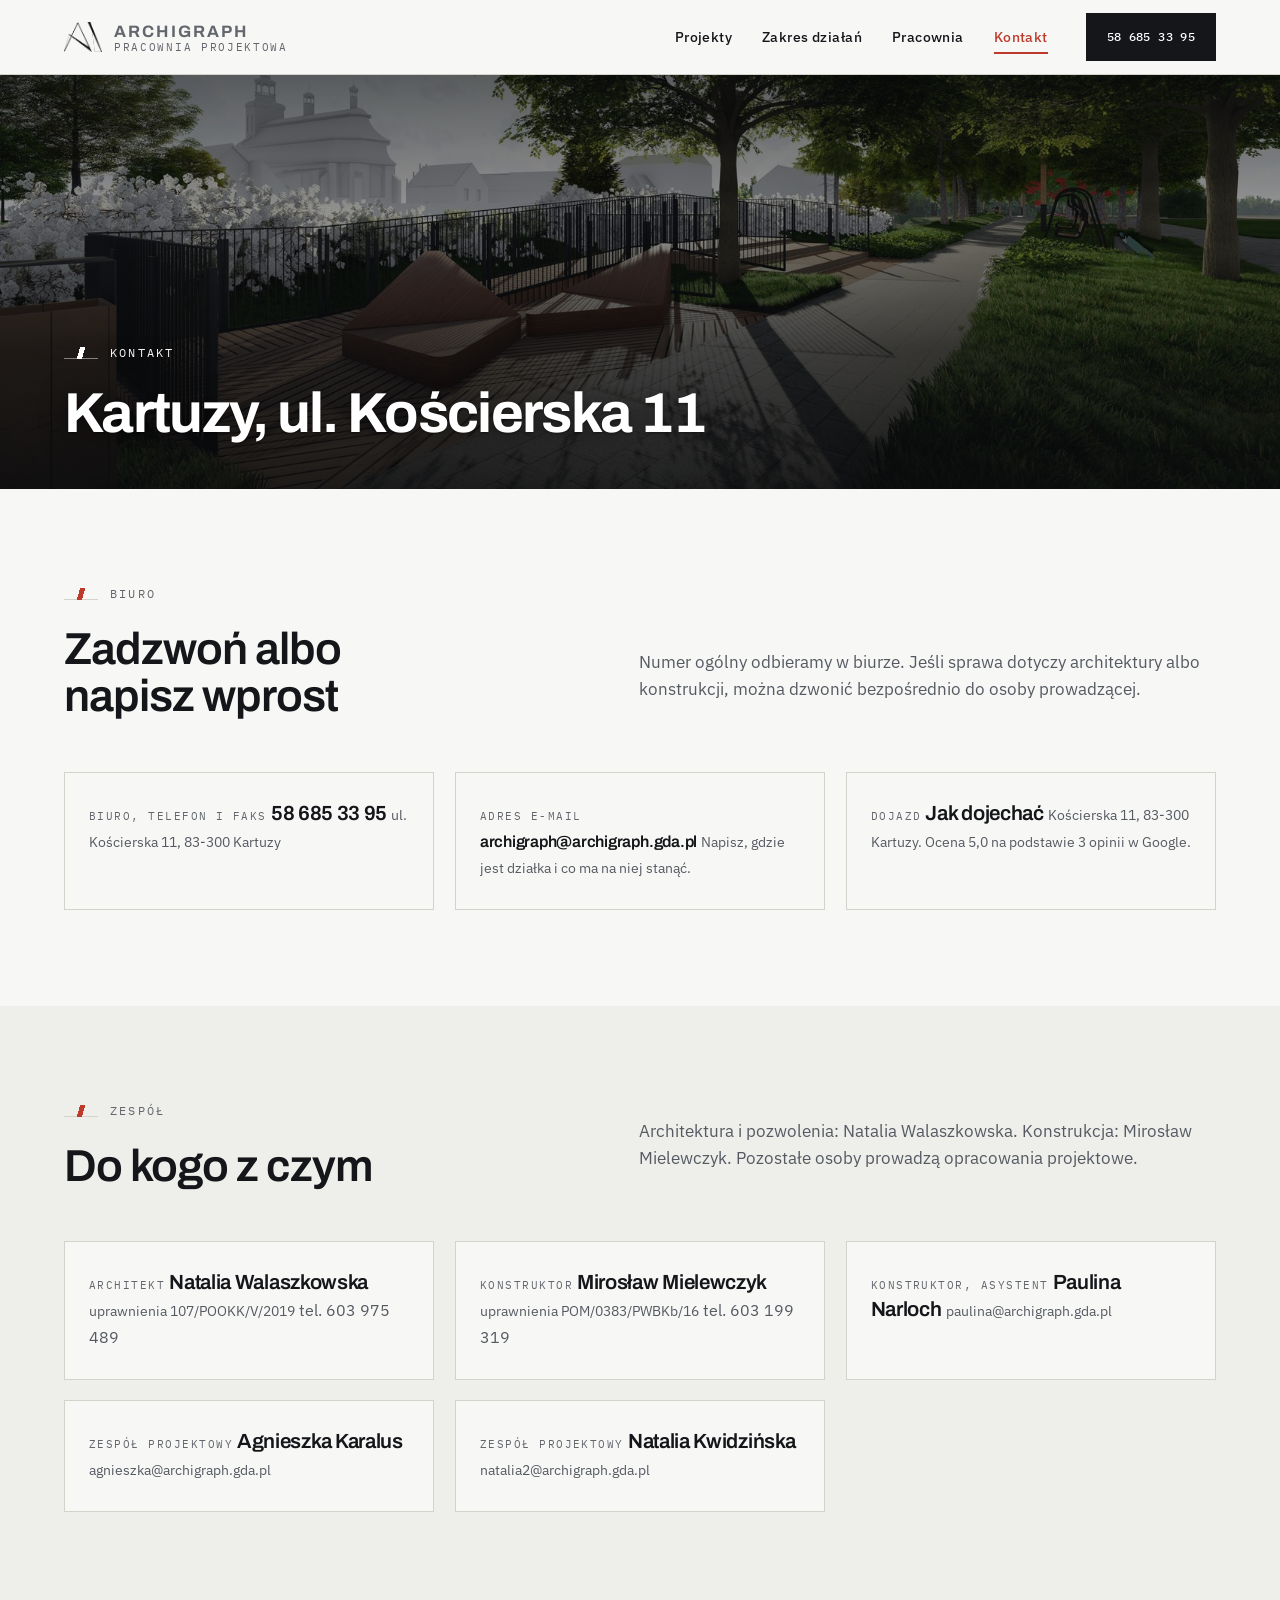
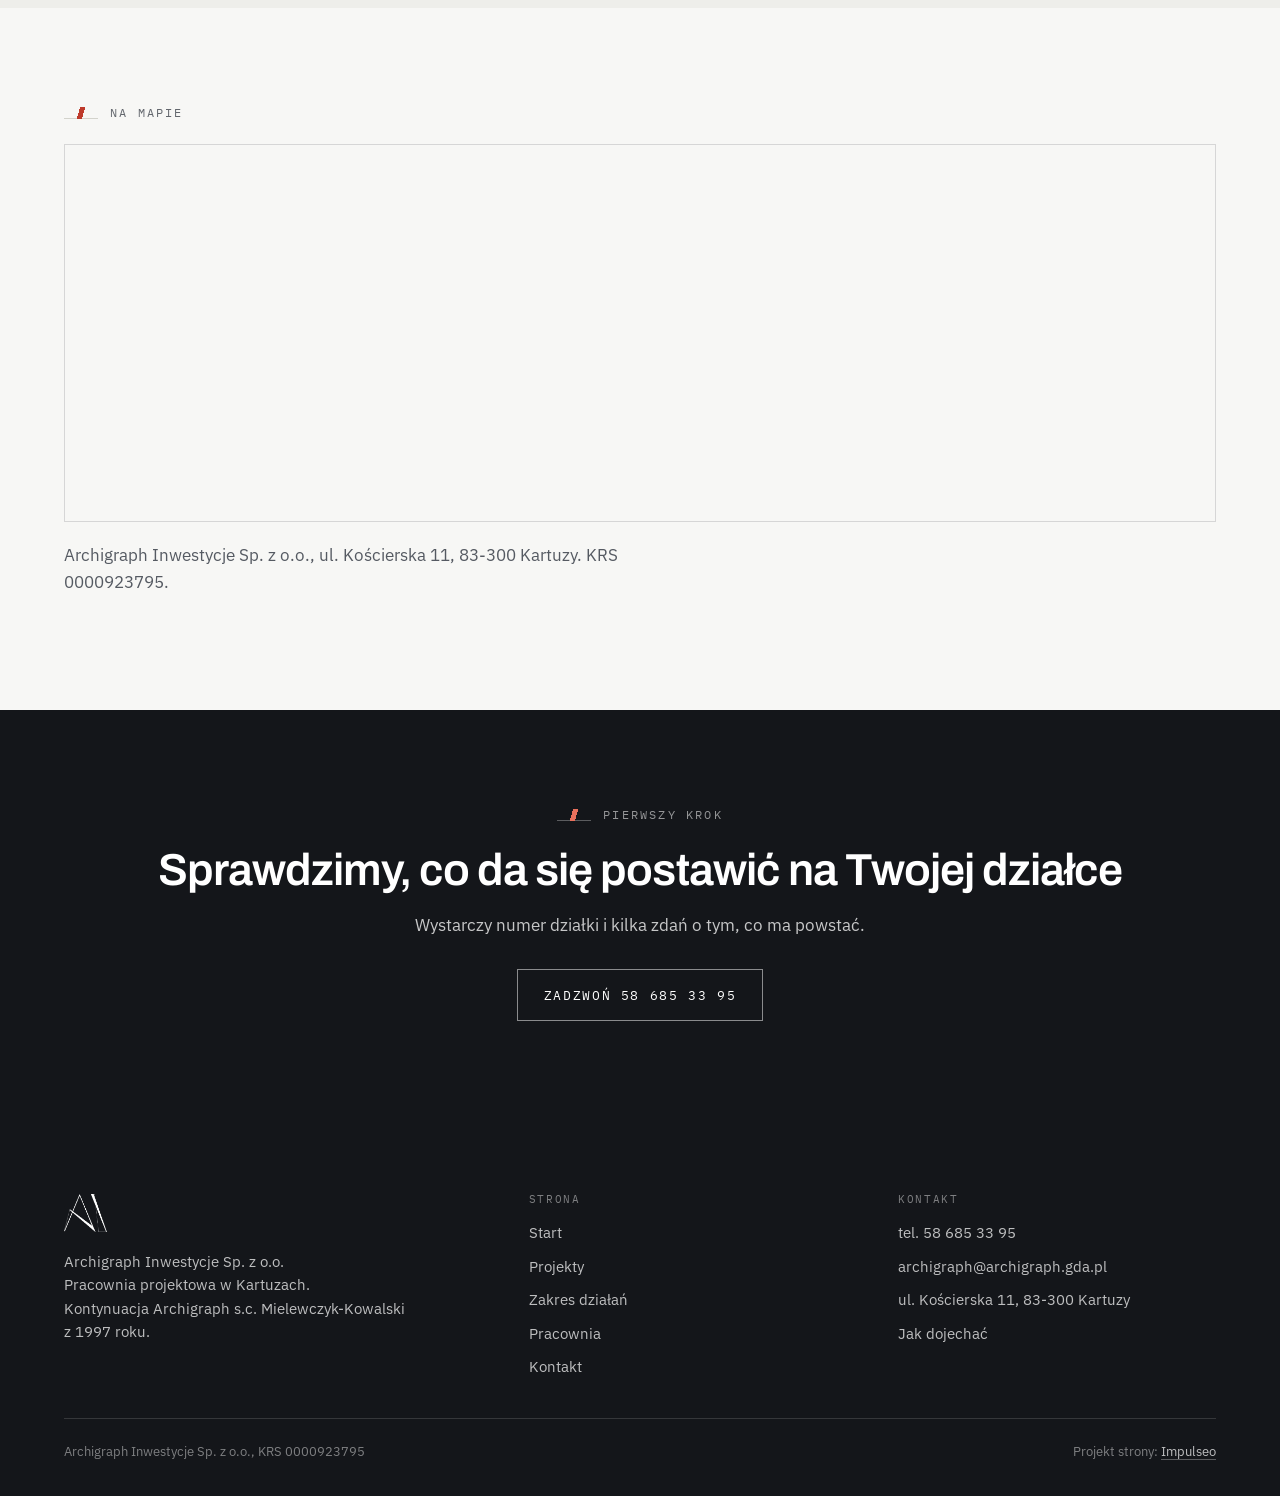
==== kontakt.html @ 8de696e4 "Strona demo: archigraph-pracownia-projektowa" ====
<!DOCTYPE html>
<html lang="pl">
<head>
<meta charset="utf-8">
<meta name="viewport" content="width=device-width,initial-scale=1">
<title>Kontakt | Archigraph Kartuzy</title>
<meta name="description" content="Archigraph Inwestycje, ul. Kościerska 11, 83-300 Kartuzy. Telefon 58 685 33 95. Kontakt do architekta i konstruktora.">
<link rel="icon" href="img/logo.png">
<link rel="preconnect" href="https://fonts.googleapis.com"><link rel="preconnect" href="https://fonts.gstatic.com" crossorigin><link href="https://fonts.googleapis.com/css2?family=Archivo:wght@400;500;600;700&family=IBM+Plex+Mono:wght@400;500&family=IBM+Plex+Sans:wght@400;500;600&display=swap" rel="stylesheet">
<link rel="stylesheet" href="styles.css?v=6">
<meta property="og:type" content="website">
<meta property="og:site_name" content="Archigraph">
<meta property="og:locale" content="pl_PL">
<meta property="og:title" content="Kontakt | Archigraph Kartuzy">
<meta property="og:description" content="Archigraph Inwestycje, ul. Kościerska 11, 83-300 Kartuzy. Telefon 58 685 33 95. Kontakt do architekta i konstruktora.">
<meta property="og:image" content="https://impulseo-pl.github.io/archigraph-pracownia-projektowa/img/hero.jpg">
<meta property="og:url" content="https://impulseo-pl.github.io/archigraph-pracownia-projektowa/kontakt.html">
<meta name="twitter:card" content="summary_large_image">
<meta name="twitter:image" content="https://impulseo-pl.github.io/archigraph-pracownia-projektowa/img/hero.jpg">
<script type="application/ld+json">{
 "@context":"https://schema.org",
 "@type":"ProfessionalService",
 "name":"Archigraph Inwestycje Sp. z o.o.",
 "alternateName":"Archigraph - pracownia projektowa",
 "description":"Pracownia projektowa w Kartuzach. Architektura, konstrukcja, instalacje, urbanistyka, wnetrza, audyty energetyczne, uzgodnienia i nadzor autorski.",
 "url":"https://impulseo-pl.github.io/archigraph-pracownia-projektowa",
 "telephone":"+48586853395",
 "email":"archigraph@archigraph.gda.pl",
 "foundingDate":"1997",
 "image":"https://impulseo-pl.github.io/archigraph-pracownia-projektowa/img/hero.jpg",
 "logo":"https://impulseo-pl.github.io/archigraph-pracownia-projektowa/img/logo.png",
 "address":{"@type":"PostalAddress","streetAddress":"ul. Koscierska 11","postalCode":"83-300","addressLocality":"Kartuzy","addressRegion":"pomorskie","addressCountry":"PL"},
 "geo":{"@type":"GeoCoordinates","latitude":54.3254362,"longitude":18.2048594},
 "areaServed":["Kartuzy","Gdansk","Gdynia","Bytow","Zukowo","Kwidzyn","wojewodztwo pomorskie"],
 "aggregateRating":{"@type":"AggregateRating","ratingValue":"5","reviewCount":"3"},
 "award":"I nagroda w konkursie SARP nr 950 na koncepcje zabudowy kwartalu przyrynkowego Starego Miasta w Kwidzynie (2012)"
}</script>

</head>
<body>
<header class="nav">
 <div class="wrap nav-in">
  <a class="brand" href="index.html">
   <img class="nav-logo" src="img/logo.png" alt="Archigraph" width="34" height="30">
   <span style="display:block"><b>Archigraph</b><span>Pracownia projektowa</span></span>
  </a>
  <button class="burger" aria-label="Menu"><i></i><i></i><i></i></button>
  <nav class="nav-links">
   <a href="projekty.html">Projekty</a><a href="zakres.html">Zakres działań</a><a href="pracownia.html">Pracownia</a><a href="kontakt.html" aria-current="page">Kontakt</a>
   <a class="btn btn-solid klocek nav-cta" href="tel:+48586853395">58 685 33 95</a>
  </nav>
 </div>
</header>
<main>

<section class="pagehead" style="padding:0">
 <div class="hero-img"><img src="img/p-park-kartuzy.jpg" alt="Zagospodarowanie parku w Kartuzach - wizualizacja" width="1700" height="956"></div>
 <div class="wrap hero-in">
  <p class="eyebrow hero-eyebrow">Kontakt</p>
  <h1>Kartuzy, ul. Kościerska 11</h1>
 </div>
</section>

<section>
 <div class="wrap">
  <div class="sec-head">
   <div><p class="eyebrow">Biuro</p><h2>Zadzwoń albo napisz wprost</h2></div>
   <p class="lead">Numer ogólny odbieramy w biurze. Jeśli sprawa dotyczy architektury albo konstrukcji, można dzwonić bezpośrednio do osoby prowadzącej.</p>
  </div>
  <div class="kart">
   <a class="klocek rise" href="tel:+48586853395">
    <span class="rola">Biuro, telefon i faks</span>
    <span class="duze">58 685 33 95</span>
    <span class="k-sub">ul. Kościerska 11, 83-300 Kartuzy</span>
   </a>
   <a class="klocek rise d1" href="mailto:archigraph@archigraph.gda.pl">
    <span class="rola">Adres e-mail</span>
    <span class="duze" style="font-size:clamp(15px,1.25vw,19px)">archigraph@archigraph.gda.pl</span>
    <span class="k-sub">Napisz, gdzie jest działka i co ma na niej stanąć.</span>
   </a>
   <a class="klocek rise d2" href="https://maps.google.com/?cid=8035765738652152751" target="_blank" rel="noopener">
    <span class="rola">Dojazd</span>
    <span class="duze">Jak dojechać</span>
    <span class="k-sub">Kościerska 11, 83-300 Kartuzy. Ocena 5,0 na podstawie 3 opinii w Google.</span>
   </a>
  </div>
 </div>
</section>

<section class="sec-2">
 <div class="wrap">
  <div class="sec-head">
   <div><p class="eyebrow">Zespół</p><h2>Do kogo z czym</h2></div>
   <p class="lead">Architektura i pozwolenia: Natalia Walaszkowska. Konstrukcja: Mirosław Mielewczyk. Pozostałe osoby prowadzą opracowania projektowe.</p>
  </div>
  <div class="kart"><a class="klocek rise d0" href="tel:+48603975489">
 <span class="rola">Architekt</span>
 <span class="duze">Natalia Walaszkowska</span>
 <span class="k-sub">uprawnienia 107/POOKK/V/2019</span>
 <span class="k-sub" style="margin-top:12px;font-size:16px">tel. 603 975 489</span>
</a><a class="klocek rise d1" href="tel:+48603199319">
 <span class="rola">Konstruktor</span>
 <span class="duze">Mirosław Mielewczyk</span>
 <span class="k-sub">uprawnienia POM/0383/PWBKb/16</span>
 <span class="k-sub" style="margin-top:12px;font-size:16px">tel. 603 199 319</span>
</a><a class="klocek rise d2" href="mailto:paulina@archigraph.gda.pl">
 <span class="rola">Konstruktor, asystent</span>
 <span class="duze">Paulina Narloch</span>
 <span class="k-sub" style="margin-top:12px">paulina@archigraph.gda.pl</span>
</a><a class="klocek rise d3" href="mailto:agnieszka@archigraph.gda.pl">
 <span class="rola">Zespół projektowy</span>
 <span class="duze">Agnieszka Karalus</span>
 <span class="k-sub" style="margin-top:12px">agnieszka@archigraph.gda.pl</span>
</a><a class="klocek rise d4" href="mailto:natalia2@archigraph.gda.pl">
 <span class="rola">Zespół projektowy</span>
 <span class="duze">Natalia Kwidzińska</span>
 <span class="k-sub" style="margin-top:12px">natalia2@archigraph.gda.pl</span>
</a></div>
 </div>
</section>

<section>
 <div class="wrap">
  <p class="eyebrow">Na mapie</p>
  <iframe class="mapa" src="https://maps.google.com/maps?q=54.3254362,18.2048594&z=16&output=embed" title="Archigraph, Kościerska 11, Kartuzy" loading="lazy" referrerpolicy="no-referrer-when-downgrade"></iframe>
  <p class="lead" style="margin-top:20px">Archigraph Inwestycje Sp. z o.o., ul. Kościerska 11, 83-300 Kartuzy. KRS 0000923795.</p>
 </div>
</section>

<section class="sec-dark">
 <div class="wrap" style="text-align:center">
  <p class="eyebrow" style="justify-content:center">Pierwszy krok</p>
  <h2 style="margin-bottom:18px">Sprawdzimy, co da się postawić na Twojej działce</h2>
  <p class="lead" style="margin:0 auto 30px">Wystarczy numer działki i kilka zdań o tym, co ma powstać.</p>
  <a class="btn btn-on-dark klocek" href="tel:+48586853395">Zadzwoń 58 685 33 95</a>
 </div>
</section>

</main>
<div class="sticky-call">
 <a href="tel:+48586853395"><span>Zadzwoń</span><b>58 685 33 95</b></a>
 <a href="mailto:archigraph@archigraph.gda.pl" class="sc-2">E-mail</a>
</div>
<footer class="foot">
 <div class="wrap">
  <div class="foot-grid">
   <div class="foot-brand">
    <img src="img/logo-white.png" alt="Archigraph" width="43" height="38">
    <p style="max-width:38ch;margin:0">Archigraph Inwestycje Sp. z o.o.<br>Pracownia projektowa w Kartuzach.<br>Kontynuacja Archigraph s.c. Mielewczyk-Kowalski z 1997 roku.</p>
   </div>
   <div>
    <h4>Strona</h4>
    <ul><li><a href="index.html">Start</a></li><li><a href="projekty.html">Projekty</a></li><li><a href="zakres.html">Zakres działań</a></li><li><a href="pracownia.html">Pracownia</a></li><li><a href="kontakt.html">Kontakt</a></li></ul>
   </div>
   <div>
    <h4>Kontakt</h4>
    <ul>
     <li><a href="tel:+48586853395">tel. 58 685 33 95</a></li>
     <li><a href="mailto:archigraph@archigraph.gda.pl">archigraph@archigraph.gda.pl</a></li>
     <li>ul. Kościerska 11, 83-300 Kartuzy</li>
     <li><a href="https://maps.google.com/?cid=8035765738652152751" target="_blank" rel="noopener">Jak dojechać</a></li>
    </ul>
   </div>
  </div>
  <div class="foot-bot">
   <span>Archigraph Inwestycje Sp. z o.o., KRS 0000923795</span>
   <span>Projekt strony: <a class="foot-credit" href="https://impulseo.pl" target="_blank" rel="noopener">Impulseo</a></span>
  </div>
 </div>
</footer>
<script src="main.js"></script>
</body>
</html>
---- styles.css ----
/* Archigraph - pracownia projektowa. Demo Impulseo.
   Jezyk wizualny: papier + tusz, wlosowe linie, jeden gruby ukos z logo,
   czerwien kreslarska tylko jako adnotacja. Zdjecia sa jedynym kolorem. */

:root{
  --paper:#F7F7F5;
  --paper-2:#EEEEEA;
  --paper-3:#E4E4DE;
  --ink:#14161A;
  --ink-2:#555A62;
  --ink-3:#63676D;
  --line:#D3D3CC;
  --line-2:#BFBFB6;
  --accent:#BE3A2B;
  --accent-d:#14161A;
  --maxw:1440px;
  --pad:clamp(20px,5vw,72px);
  --img-dur:1.4s;
  --img-ease:cubic-bezier(.16,.84,.44,1);
  --img-zoom:1.05;
  --klocek-stoi:none;
}

*{box-sizing:border-box}
html{scroll-behavior:smooth;-webkit-text-size-adjust:100%}
body{
  margin:0;background:var(--paper);color:var(--ink);
  font-family:"IBM Plex Sans",-apple-system,BlinkMacSystemFont,"Segoe UI",sans-serif;
  font-size:16.5px;line-height:1.62;font-weight:400;
  -webkit-font-smoothing:antialiased;
}
img{max-width:100%;display:block}
a{color:inherit}

/* ── typografia ─────────────────────────────────────────────── */
h1,h2,h3,h4{text-wrap:balance;font-family:"Archivo",Helvetica,Arial,sans-serif;font-weight:600;margin:0;line-height:1.06;letter-spacing:-.022em}
h1{font-size:clamp(34px,5.4vw,74px);font-weight:700;letter-spacing:-.03em}
h2{font-size:clamp(26px,3.5vw,46px)}
h3{font-size:clamp(19px,1.7vw,25px);letter-spacing:-.012em}
p{margin:0 0 1.05em}
.lead{font-size:clamp(17px,1.35vw,20.5px);line-height:1.55;color:var(--ink-2);max-width:62ch}
.mono{font-family:"IBM Plex Mono",ui-monospace,monospace}

/* etykieta sekcji: cienka kreska + gruby ukos (znak z logo) */
.eyebrow{
  font-family:"IBM Plex Mono",monospace;font-size:11.5px;letter-spacing:.19em;
  text-transform:uppercase;color:var(--ink-3);display:flex;align-items:center;gap:12px;margin:0 0 22px
}
.eyebrow::before{
  content:"";width:34px;height:12px;flex:none;
  background:
    linear-gradient(105deg,transparent 0 43%,var(--accent) 43% 57%,transparent 57% 100%),
    linear-gradient(var(--line),var(--line)) left bottom/34px 1px no-repeat;
}

.wrap{width:min(100%,var(--maxw));margin-inline:auto;padding-inline:var(--pad)}
.rule{height:1px;background:var(--line);border:0;margin:0}

/* ── nawigacja ──────────────────────────────────────────────── */
.nav{position:sticky;top:0;z-index:60;background:rgba(247,247,245,.93);backdrop-filter:saturate(160%) blur(12px);border-bottom:1px solid var(--line)}
.nav-in{display:flex;align-items:center;gap:26px;height:74px}
.brand{display:flex;align-items:center;gap:12px;text-decoration:none;flex:none}
.brand img{height:30px;width:auto}
.brand b{font-family:"Archivo",sans-serif;font-weight:700;font-size:16.5px;letter-spacing:.13em;text-transform:uppercase}
.brand span{font-family:"IBM Plex Mono",monospace;font-size:10.5px;letter-spacing:.16em;text-transform:uppercase;color:var(--ink-3);display:block;margin-top:2px;line-height:1}
.nav-links{display:flex;gap:30px;margin-left:auto;align-items:center}
.nav-links a{
  position:relative;text-decoration:none;font-size:14px;letter-spacing:.03em;
  padding:6px 0;color:var(--ink);font-weight:500;
}
.nav-links a::after{
  content:"";position:absolute;left:0;right:0;bottom:0;height:2px;background:var(--accent);
  transform:scaleX(0);transform-origin:left;transition:transform .34s cubic-bezier(.16,.84,.44,1)
}
.nav-links a:hover::after,.nav-links a[aria-current="page"]::after{transform:scaleX(1)}
.nav-links a[aria-current="page"]{color:var(--accent)}
.nav-cta{margin-left:8px}
.nav-links a.btn{padding:13px 20px;font-size:12px}
.nav-links a.btn-solid{color:#fff;border-color:var(--ink)}
.nav-links a.btn::after{display:none}
@media (hover:hover){.nav-links a.btn-solid.klocek:hover{color:#fff;background:var(--accent);border-color:var(--accent)}}
.burger{display:none;margin-left:auto;background:none;border:1px solid var(--line);width:44px;height:38px;cursor:pointer;align-items:center;justify-content:center;gap:4px;flex-direction:column}
.burger i{display:block;width:18px;height:1.5px;background:var(--ink)}

/* ── klocek: JEDNA animacja dla wszystkich przyciskow i kart ── */
.klocek{
  position:relative;overflow:hidden;isolation:isolate;
  transition:background-color .72s cubic-bezier(.16,.84,.44,1),
             color .72s cubic-bezier(.16,.84,.44,1),
             border-color .72s cubic-bezier(.16,.84,.44,1),
             box-shadow .72s cubic-bezier(.16,.84,.44,1);
}
.klocek::after{
  content:"";position:absolute;inset:0;z-index:-1;pointer-events:none;
  background:linear-gradient(105deg,transparent 35%,rgba(255,255,255,.16) 50%,transparent 65%);
  transform:translateX(-115%);transition:transform .72s cubic-bezier(.16,.84,.44,1)
}
@media (hover:hover){
  .klocek:hover{background:var(--accent-d);color:#fff;border-color:var(--accent-d);box-shadow:inset 0 0 0 1px var(--accent-d);transform:var(--klocek-stoi)}
  .klocek:hover::after{transform:translateX(115%)}
  .klocek:hover .k-meta,.klocek:hover .k-sub{color:rgba(255,255,255,.7)}
  .klocek:hover .k-num{color:var(--accent)}
}

.btn{
  display:inline-flex;align-items:center;gap:10px;text-decoration:none;
  font-family:"IBM Plex Mono",monospace;font-size:12.5px;letter-spacing:.13em;text-transform:uppercase;
  padding:15px 26px;border:1px solid var(--ink);background:transparent;color:var(--ink);cursor:pointer
}
.btn-solid{background:var(--ink);color:#fff;border-color:var(--ink)}
.btn-solid.klocek:hover{background:var(--accent);border-color:var(--accent);box-shadow:inset 0 0 0 1px var(--accent)}
.btn-jasny{background:#fff;color:var(--ink);border-color:#fff}
.btn-jasny.klocek:hover{background:var(--accent);color:#fff;border-color:var(--accent);box-shadow:inset 0 0 0 1px var(--accent)}
.btn-on-dark{border-color:rgba(255,255,255,.5);color:#fff}
.btn-on-dark.klocek:hover{background:#fff;color:var(--ink);box-shadow:inset 0 0 0 1px #fff}

/* ── hero ───────────────────────────────────────────────────── */
.hero{position:relative;min-height:min(760px,88svh);display:flex;align-items:flex-end;overflow:hidden;background:var(--ink)}
.hero-img{position:absolute;inset:0}
.hero-img img{width:100%;height:100%;object-fit:cover;object-position:50% 62%}
.hero-img::after{content:"";position:absolute;inset:0;background:linear-gradient(180deg,rgba(10,11,13,.55) 0%,rgba(10,11,13,.14) 30%,rgba(10,11,13,.38) 58%,rgba(10,11,13,.86) 100%)}
.hero-in{position:relative;z-index:2;width:100%;padding-block:clamp(38px,7vh,86px);color:#fff}
.hero h1{color:#fff;max-width:16ch;text-shadow:0 2px 30px rgba(0,0,0,.5),0 1px 3px rgba(0,0,0,.4)}
.hero .lead{color:rgba(255,255,255,.93);text-shadow:0 1px 16px rgba(0,0,0,.65);margin-top:min(20px,2.4svh);max-width:54ch;font-size:clamp(15.5px,1.25vw,19px)}
.hero-eyebrow{color:rgba(255,255,255,.95);text-shadow:0 1px 12px rgba(0,0,0,.75),0 1px 3px rgba(0,0,0,.55)}
.hero-eyebrow::before{background:linear-gradient(105deg,transparent 0 43%,#fff 43% 57%,transparent 57% 100%),linear-gradient(rgba(255,255,255,.45),rgba(255,255,255,.45)) left bottom/34px 1px no-repeat}
.hero-cta{display:flex;flex-wrap:wrap;gap:12px;margin-top:min(28px,3.2svh)}
.hero-tag{text-shadow:0 1px 12px rgba(0,0,0,.75);
  position:absolute;right:var(--pad);bottom:clamp(38px,7vh,86px);z-index:2;text-align:right;
  font-family:"IBM Plex Mono",monospace;font-size:11px;letter-spacing:.14em;text-transform:uppercase;
  color:rgba(255,255,255,.66);line-height:1.7;max-width:44%
}
.hero-tag b{display:block;color:#fff;font-weight:500;letter-spacing:.1em}

/* ── pasek hasel ────────────────────────────────────────────── */
.pasek{width:min(96%,var(--maxw));margin:0 auto;border-bottom:1px solid var(--line)}
.pasek ul{display:grid;grid-template-columns:repeat(5,1fr);list-style:none;margin:0;padding:0}
.pasek li{padding:30px 18px;text-align:center;border-left:1px solid var(--line);display:flex;flex-direction:column;justify-content:center;gap:7px}
.pasek li:first-child{border-left:0}
.pasek li::before{content:"";width:2px;height:15px;background:var(--accent);margin:0 auto 3px}
.pasek .k{font-family:"Archivo",sans-serif;font-weight:600;font-size:clamp(15px,1.35vw,19px);letter-spacing:-.01em}
.pasek .v{font-family:"IBM Plex Mono",monospace;font-size:11px;letter-spacing:.1em;text-transform:uppercase;color:var(--ink-3)}

/* ── sekcje ─────────────────────────────────────────────────── */
section{padding-block:clamp(56px,7.5vw,110px)}
.sec-2{background:var(--paper-2)}
.sec-dark{background:var(--ink);color:#fff;--accent:#E8705C}
.sec-dark .eyebrow{color:rgba(255,255,255,.55)}
.sec-dark .eyebrow::before{background:linear-gradient(105deg,transparent 0 43%,var(--accent) 43% 57%,transparent 57% 100%),linear-gradient(rgba(255,255,255,.3),rgba(255,255,255,.3)) left bottom/34px 1px no-repeat}
.sec-dark .lead{color:rgba(255,255,255,.76)}
.sec-head{display:grid;grid-template-columns:minmax(0,1fr) minmax(0,1.1fr);gap:clamp(24px,4vw,70px);align-items:end;margin-bottom:clamp(30px,4vw,54px)}
.sec-head h2{max-width:14ch}

/* ── kafle projektow ────────────────────────────────────────── */
.grid{display:grid;gap:clamp(14px,1.6vw,22px);align-items:start}
.g-3{grid-template-columns:repeat(3,1fr)}
.g-2{grid-template-columns:repeat(2,1fr)}
.tile{position:relative;display:block;text-decoration:none;background:var(--paper-3);overflow:hidden}
.tile-img{overflow:hidden;aspect-ratio:4/3;background:var(--paper-3)}
.tile-img img{width:100%;height:100%;object-fit:cover;transition:transform var(--img-dur) var(--img-ease),filter var(--img-dur) var(--img-ease)}
.tile.wide{grid-column:span 2}
.tile.wide .tile-img{aspect-ratio:16/9}
.tile-txt{padding:18px 20px 22px;background:var(--paper);border-top:1px solid var(--line);display:flex;gap:16px;align-items:flex-start}
.k-num{font-family:"IBM Plex Mono",monospace;font-size:11.5px;color:var(--accent);letter-spacing:.06em;padding-top:3px;flex:none;transition:color .72s cubic-bezier(.16,.84,.44,1)}
.k-name{font-family:"Archivo",sans-serif;font-weight:600;font-size:clamp(15px,1.15vw,18px);line-height:1.24;letter-spacing:-.012em}
.k-meta{display:block;font-family:"IBM Plex Mono",monospace;font-size:10.5px;letter-spacing:.13em;text-transform:uppercase;color:var(--ink-3);margin-top:8px;transition:color .72s cubic-bezier(.16,.84,.44,1)}
@media (hover:hover){
  .tile:hover .tile-img img{transform:scale(var(--img-zoom));filter:brightness(1.05)}
}

/* ── lista zakresu ──────────────────────────────────────────── */
.zakres{display:grid;grid-template-columns:repeat(2,1fr);gap:0 clamp(28px,5vw,80px)}
.zakres div{display:flex;gap:18px;align-items:baseline;padding:17px 0;border-bottom:1px solid var(--line)}
.zakres .n{font-family:"IBM Plex Mono",monospace;font-size:11.5px;color:var(--accent);flex:none;width:24px}
.zakres .t{font-family:"Archivo",sans-serif;font-weight:500;font-size:clamp(16px,1.25vw,19.5px);letter-spacing:-.01em}
.sec-dark .zakres div{border-color:rgba(255,255,255,.16)}

/* ── proces ─────────────────────────────────────────────────── */
.kroki{display:grid;grid-template-columns:repeat(5,1fr);gap:clamp(12px,1.4vw,20px)}
.krok{padding:26px 22px 30px;border:1px solid var(--line);background:var(--paper)}
.krok .k-num{display:block;margin-bottom:14px;font-size:12.5px}
.krok h3{font-size:clamp(16px,1.2vw,19px);margin-bottom:9px}
.krok p{font-size:14.5px;color:var(--ink-2);margin:0;line-height:1.55}
@media (hover:hover){.krok.klocek:hover p{color:rgba(255,255,255,.72)}}

/* ── blok obraz + tekst ─────────────────────────────────────── */
.split{display:grid;grid-template-columns:1.05fr .95fr;gap:clamp(24px,4.5vw,74px);align-items:center}
.split.rev{direction:rtl}
.split.rev>*{direction:ltr}
.split-img{overflow:hidden;aspect-ratio:5/4}
.split-img img{width:100%;height:100%;object-fit:cover}

/* ── zespol ─────────────────────────────────────────────────── */
.osoby{display:grid;grid-template-columns:repeat(3,1fr);gap:clamp(14px,1.6vw,22px)}
.osoba{padding:26px 24px 28px;border:1px solid var(--line);background:var(--paper);display:flex;flex-direction:column;gap:8px}
.osoba .rola{font-family:"IBM Plex Mono",monospace;font-size:10.5px;letter-spacing:.14em;text-transform:uppercase;color:var(--accent)}
.osoba h3{font-size:clamp(17px,1.3vw,21px)}
.osoba .k-sub{font-size:13.5px;color:var(--ink-2);transition:color .72s cubic-bezier(.16,.84,.44,1)}
.osoba a{font-size:13.5px;text-decoration:none;border-bottom:1px solid var(--line-2);align-self:flex-start;padding-bottom:1px}

/* ── nagroda ────────────────────────────────────────────────── */
.nagroda{display:grid;grid-template-columns:.9fr 1.1fr;gap:clamp(24px,4vw,64px);align-items:center}
.nagroda-mark{font-family:"Archivo",sans-serif;font-weight:700;font-size:clamp(48px,7vw,104px);line-height:.9;letter-spacing:-.04em}
.nagroda-mark em{display:block;font-style:normal;font-family:"IBM Plex Mono",monospace;font-size:12px;letter-spacing:.18em;text-transform:uppercase;color:var(--accent);margin-top:18px;font-weight:400}

/* ── kontakt ────────────────────────────────────────────────── */
.kart{display:grid;grid-template-columns:repeat(3,1fr);gap:clamp(14px,1.6vw,22px)}
.kart a,.kart div{padding:28px 24px;border:1px solid var(--line);background:var(--paper);text-decoration:none;display:block}
.kart .rola{font-family:"IBM Plex Mono",monospace;font-size:10.5px;letter-spacing:.14em;text-transform:uppercase;color:var(--ink-3);margin-bottom:12px}
.kart .duze{font-family:"Archivo",sans-serif;font-weight:600;font-size:clamp(18px,1.6vw,24px);letter-spacing:-.015em;line-height:1.2}
.kart .k-sub{font-size:14px;color:var(--ink-2);margin-top:8px;transition:color .72s cubic-bezier(.16,.84,.44,1)}
.mapa{border:1px solid var(--line);width:100%;height:clamp(280px,42vh,430px);filter:grayscale(1) contrast(1.04);display:block}

/* ── pagehead (podstrony) ───────────────────────────────────── */
.pagehead{position:relative;min-height:clamp(300px,46svh,460px);display:flex;align-items:flex-end;background:var(--ink);overflow:hidden}
.pagehead .hero-img img{object-position:50% 58%}
.pagehead .hero-img::after{background:linear-gradient(180deg,rgba(10,11,13,.66) 0%,rgba(10,11,13,.42) 34%,rgba(10,11,13,.76) 66%,rgba(10,11,13,.90) 100%)}
.pagehead .hero-in{padding-block:clamp(32px,5vh,60px)}
.pagehead h1{font-size:clamp(30px,4.4vw,60px);text-shadow:0 2px 26px rgba(0,0,0,.55),0 1px 3px rgba(0,0,0,.45)}
.pagehead .lead,.pagehead .eyebrow{text-shadow:0 1px 14px rgba(0,0,0,.7),0 1px 3px rgba(0,0,0,.5)}
.pagehead .lead{color:rgba(255,255,255,.94)}
.pagehead .hero-eyebrow{color:rgba(255,255,255,.97)}

/* ── stopka ─────────────────────────────────────────────────── */
.foot{background:var(--ink);color:rgba(255,255,255,.72);padding-block:clamp(48px,6vw,80px) 34px;font-size:14.5px}
.foot a{color:rgba(255,255,255,.72);text-decoration:none}
.foot a:hover{color:#fff}
.foot-grid{display:grid;grid-template-columns:1.3fr 1fr 1fr;gap:clamp(24px,4vw,64px);padding-bottom:40px;border-bottom:1px solid rgba(255,255,255,.14)}
.foot-brand img{height:38px;margin-bottom:18px}
.foot h4{font-family:"IBM Plex Mono",monospace;font-size:10.5px;letter-spacing:.16em;text-transform:uppercase;color:rgba(255,255,255,.45);font-weight:400;margin-bottom:16px}
.foot ul{list-style:none;margin:0;padding:0;display:grid;gap:10px}
.foot-bot{display:flex;justify-content:space-between;gap:20px;flex-wrap:wrap;padding-top:22px;font-size:12.5px;color:rgba(255,255,255,.45)}
.foot-credit{color:rgba(255,255,255,.72);text-decoration:none;border-bottom:1px solid rgba(255,255,255,.3)}

/* ── ruch ───────────────────────────────────────────────────── */
@keyframes wjazd{from{opacity:0;transform:translateY(22px)}to{opacity:1;transform:none}}
.mt-on .rise{opacity:0}
.mt-on .rise.in{animation:wjazd .9s cubic-bezier(.16,.84,.44,1) both}
.mt-on .rise.d1.in{animation-delay:.07s}.mt-on .rise.d2.in{animation-delay:.14s}
.mt-on .rise.d3.in{animation-delay:.21s}.mt-on .rise.d4.in{animation-delay:.28s}
.mt-on .rise.d5.in{animation-delay:.35s}

/* ── responsywnosc ──────────────────────────────────────────── */
@media (max-width:1080px){
  .kroki{grid-template-columns:repeat(2,1fr)}
  .osoby,.kart{grid-template-columns:repeat(2,1fr)}
  .sec-head{grid-template-columns:1fr;align-items:start}
  .nagroda{grid-template-columns:1fr}
}
@media (max-width:900px){
  .foot-grid{grid-template-columns:1fr;gap:34px}
  .nav-links{position:fixed;inset:74px 0 auto;background:var(--paper);flex-direction:column;gap:0;padding:8px var(--pad) 24px;border-bottom:1px solid var(--line);display:none}
  .nav-links.open{display:flex}
  .nav-links a{padding:15px 0;border-bottom:1px solid var(--line);width:100%;font-size:16px}
  .nav-links .btn{margin-top:16px;justify-content:center;border-bottom:1px solid var(--ink)}
  .burger{display:flex}
  .pasek ul{grid-template-columns:repeat(2,1fr)}
  .pasek li{border-left:0;border-top:1px solid var(--line)}
  .pasek li:nth-child(odd){border-right:1px solid var(--line)}
  .pasek li:nth-child(5){grid-column:span 2}
  .g-3,.g-2{grid-template-columns:1fr}
  .tile.wide{grid-column:span 1}
  .tile.wide .tile-img{aspect-ratio:4/3}
  .split{grid-template-columns:1fr}
  .zakres{grid-template-columns:1fr}
  .hero-tag{text-shadow:0 1px 12px rgba(0,0,0,.75);display:none}
}
@media (max-width:620px){
  .kroki,.osoby,.kart{grid-template-columns:1fr}
  .brand span{display:none}
}
@media (prefers-reduced-motion:reduce){
  *{animation:none!important;transition-duration:.01ms!important}
  .mt-on .rise{opacity:1;transform:none}
}

/* ── stopklatka: okno na nieruchome zdjecie ─────────────────────
   clip-path na sekcji tworzy blok zawierajacy dla position:fixed,
   wiec zdjecie stoi, a strona po nim przejezdza. Dziala na iOS,
   inaczej niz background-attachment:fixed. */
.stopklatka{position:relative;height:clamp(320px,58svh,620px);clip-path:inset(0);overflow:hidden;background:var(--ink)}
.stk-bg{position:fixed;inset:0;background-size:cover;background-position:50% 55%;background-repeat:no-repeat}
@supports not (clip-path:inset(0)){
  .stopklatka{clip-path:none}
  .stk-bg{position:absolute}
}

/* ── przyklejony pasek kontaktu (telefon) ───────────────────────*/
.sticky-call{display:none}
@media (max-width:760px){
  .sticky-call{
    display:grid;grid-template-columns:1.7fr 1fr;position:fixed;left:0;right:0;bottom:0;z-index:80;
    background:var(--ink);border-top:1px solid rgba(255,255,255,.16);
    transform:translateY(101%);transition:transform .4s cubic-bezier(.16,.84,.44,1)
  }
  .sticky-call.pokaz{transform:none}
  .sticky-call a{
    display:flex;flex-direction:column;align-items:center;justify-content:center;gap:1px;
    min-width:0;overflow:hidden;
    padding:11px 6px;text-decoration:none;color:#fff;
    font-family:"IBM Plex Mono",monospace;font-size:10px;letter-spacing:.15em;text-transform:uppercase
  }
  .sticky-call a b{font-family:"Archivo",sans-serif;font-size:16px;letter-spacing:.01em;font-weight:600}
  .sticky-call .sc-2{background:var(--accent);border-left:1px solid rgba(255,255,255,.16);font-size:11px;padding:11px 14px;line-height:1.5}
  .foot{padding-bottom:88px}
}

/* ── powiekszenie zdjecia projektu ──────────────────────────────*/
.lupa{
  position:fixed;inset:0;z-index:120;display:none;align-items:center;justify-content:center;
  background:rgba(12,13,15,.94);padding:clamp(16px,4vw,56px)
}
.lupa.on{display:flex}
.lupa figure{margin:0;max-width:min(1500px,94vw);max-height:90svh;display:flex;flex-direction:column;gap:14px}
.lupa img{max-width:100%;max-height:80svh;object-fit:contain;width:auto;margin:0 auto}
.lupa figcaption{
  font-family:"IBM Plex Mono",monospace;font-size:11.5px;letter-spacing:.14em;text-transform:uppercase;
  color:rgba(255,255,255,.72);text-align:center
}
.lupa-x{
  position:absolute;top:clamp(12px,2vw,26px);right:clamp(12px,2vw,26px);
  width:46px;height:46px;background:none;border:1px solid rgba(255,255,255,.35);color:#fff;
  font-size:24px;line-height:1;cursor:pointer
}
.lupa-x:hover{background:#fff;color:var(--ink)}
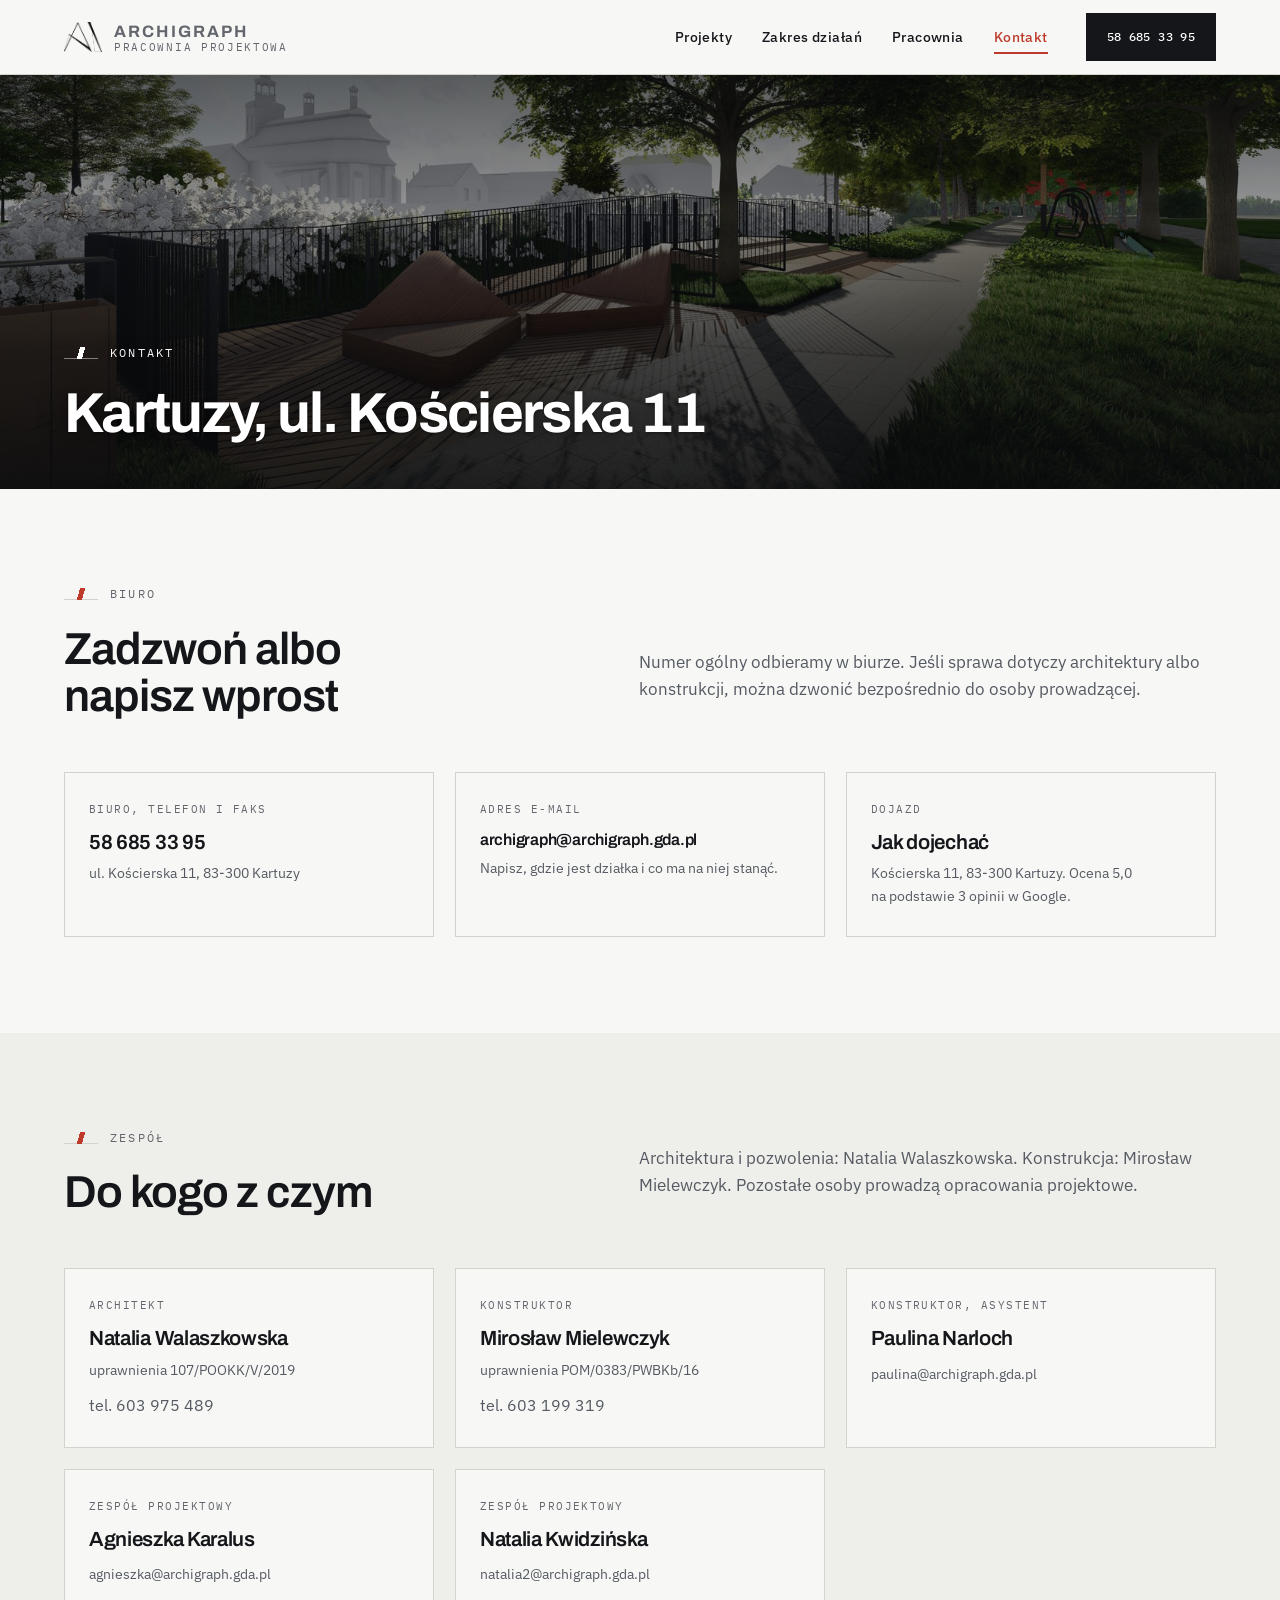
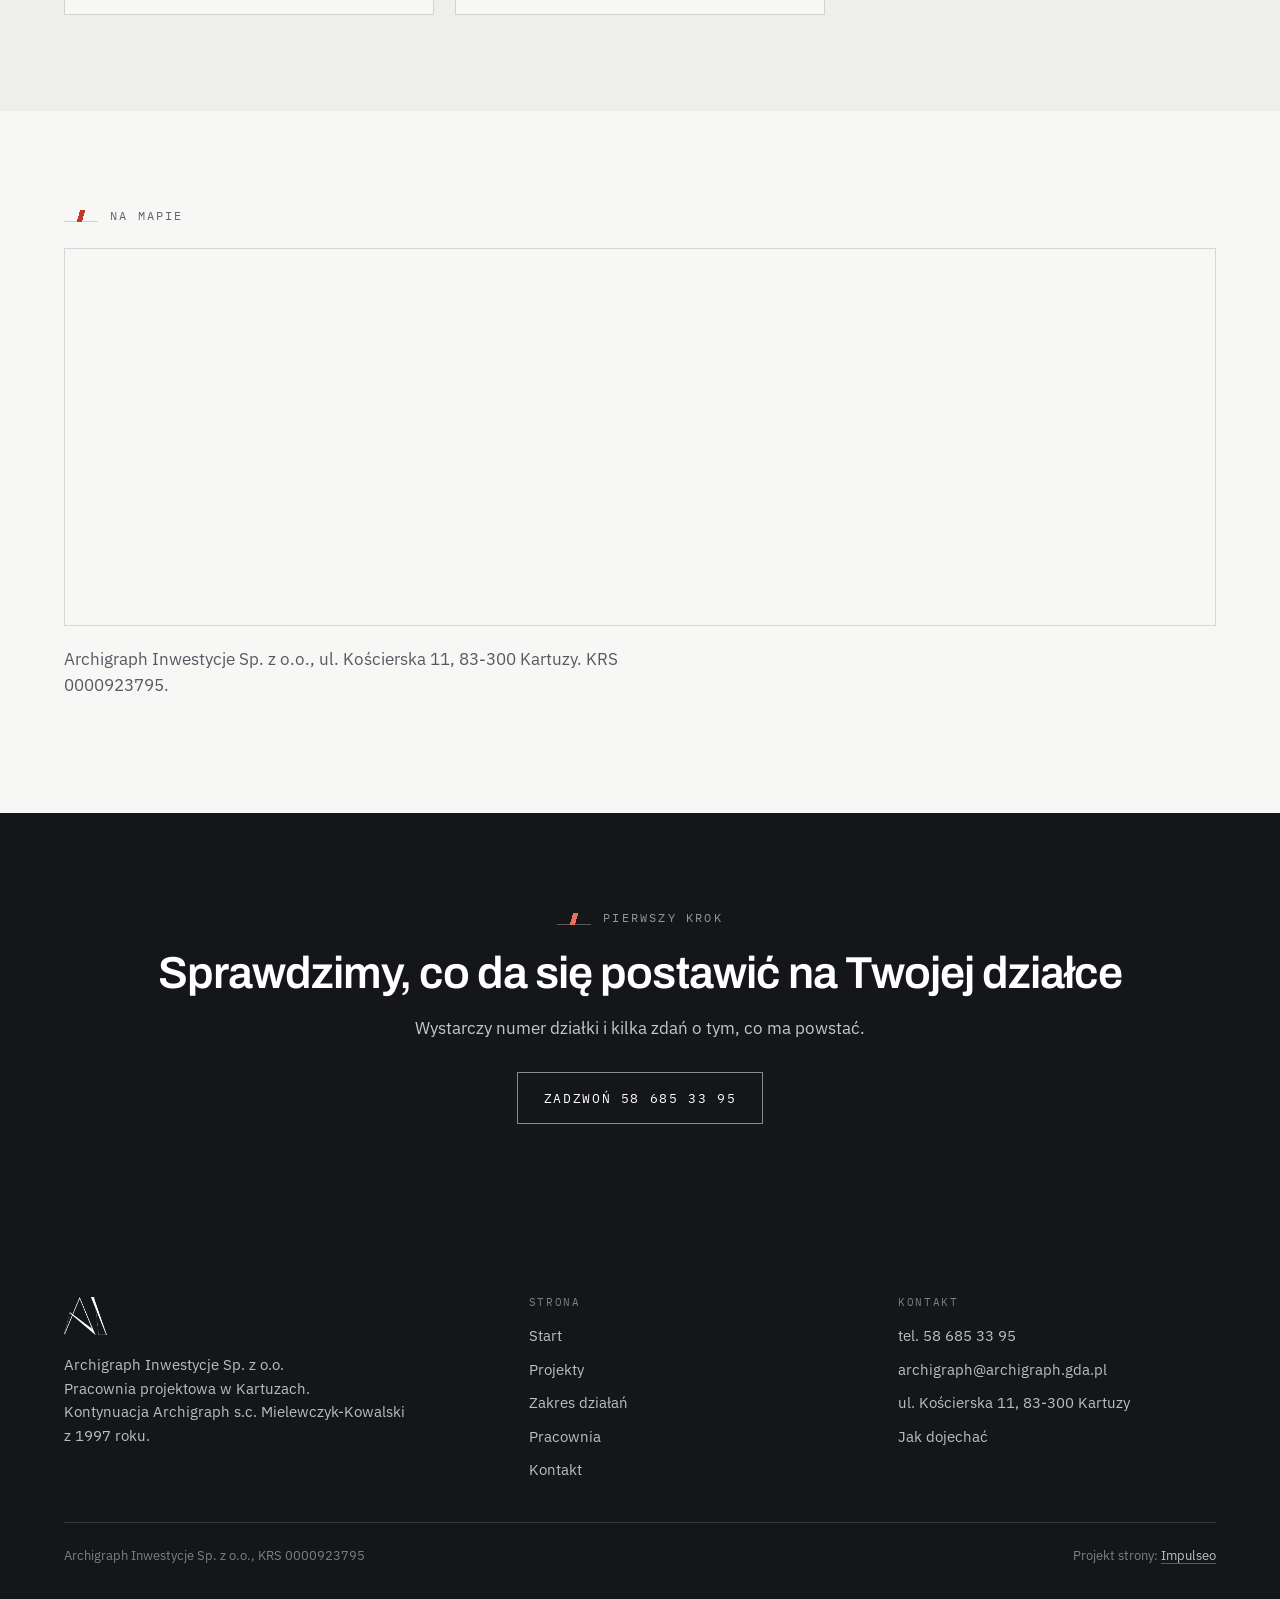
==== commit 9239ebba: "Poprawki: karty kontaktu, odmiana liczb, siatka kafli, powiekszanie zdjec" ====
--- a/kontakt.html
+++ b/kontakt.html
@@ -7,7 +7,7 @@
 <meta name="description" content="Archigraph Inwestycje, ul. Kościerska 11, 83-300 Kartuzy. Telefon 58 685 33 95. Kontakt do architekta i konstruktora.">
 <link rel="icon" href="img/logo.png">
 <link rel="preconnect" href="https://fonts.googleapis.com"><link rel="preconnect" href="https://fonts.gstatic.com" crossorigin><link href="https://fonts.googleapis.com/css2?family=Archivo:wght@400;500;600;700&family=IBM+Plex+Mono:wght@400;500&family=IBM+Plex+Sans:wght@400;500;600&display=swap" rel="stylesheet">
-<link rel="stylesheet" href="styles.css?v=6">
+<link rel="stylesheet" href="styles.css?v=7">
 <meta property="og:type" content="website">
 <meta property="og:site_name" content="Archigraph">
 <meta property="og:locale" content="pl_PL">
--- a/styles.css
+++ b/styles.css
@@ -206,6 +206,7 @@
 /* ── kontakt ────────────────────────────────────────────────── */
 .kart{display:grid;grid-template-columns:repeat(3,1fr);gap:clamp(14px,1.6vw,22px)}
 .kart a,.kart div{padding:28px 24px;border:1px solid var(--line);background:var(--paper);text-decoration:none;display:block}
+.kart .rola,.kart .duze,.kart .k-sub{display:block}
 .kart .rola{font-family:"IBM Plex Mono",monospace;font-size:10.5px;letter-spacing:.14em;text-transform:uppercase;color:var(--ink-3);margin-bottom:12px}
 .kart .duze{font-family:"Archivo",sans-serif;font-weight:600;font-size:clamp(18px,1.6vw,24px);letter-spacing:-.015em;line-height:1.2}
 .kart .k-sub{font-size:14px;color:var(--ink-2);margin-top:8px;transition:color .72s cubic-bezier(.16,.84,.44,1)}
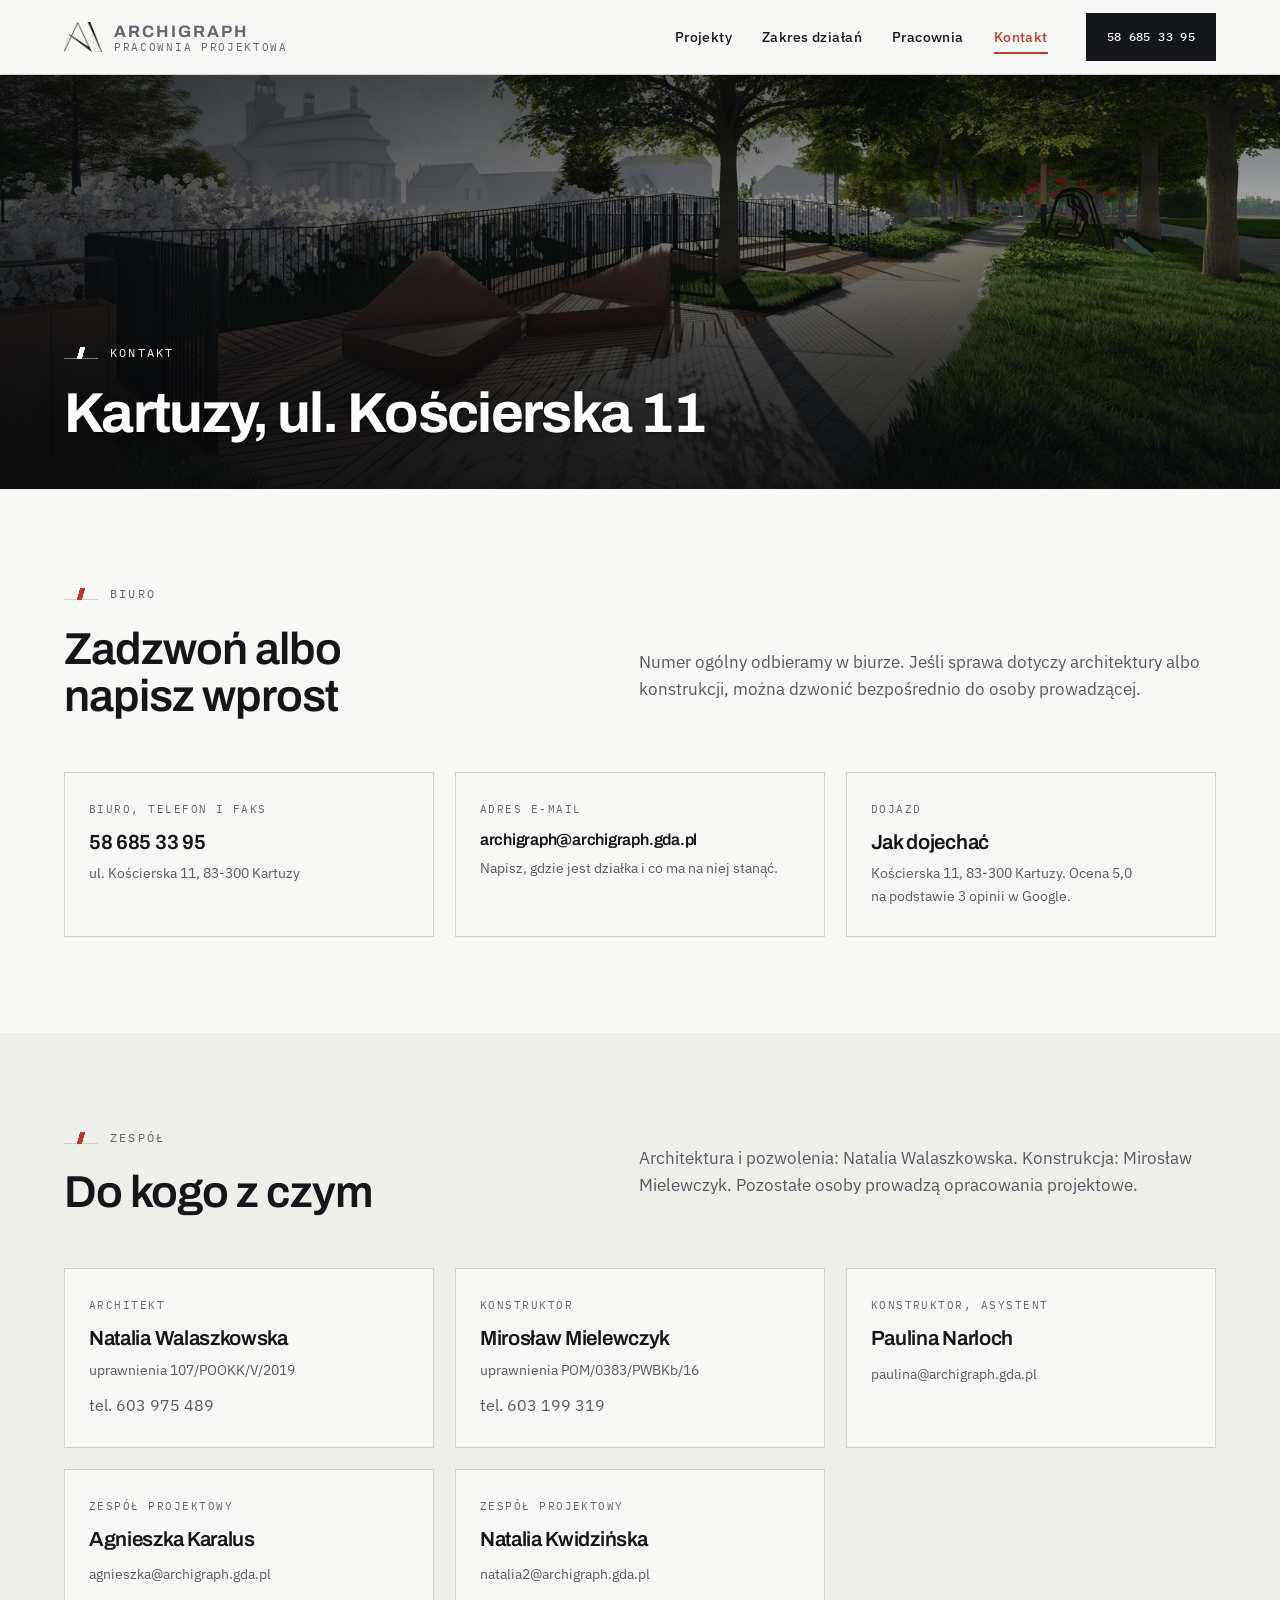
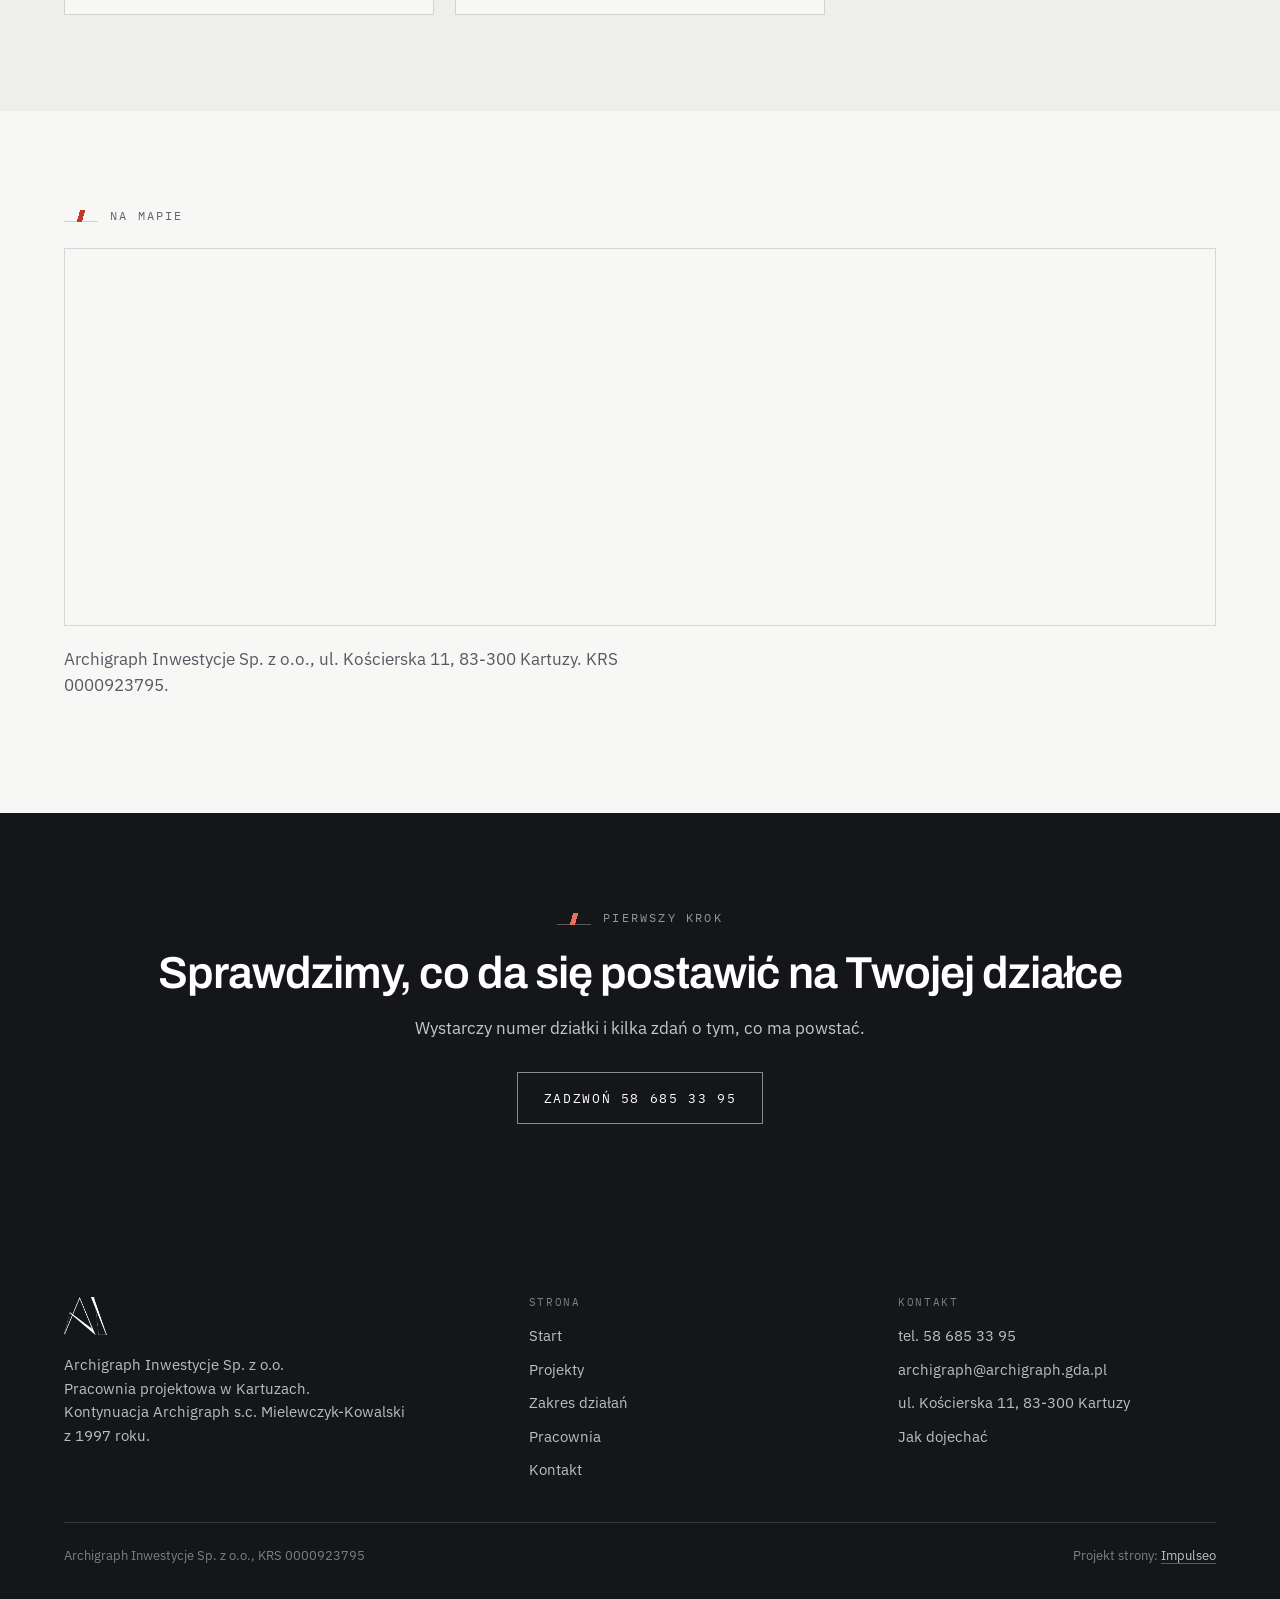
==== commit 114fdcf4: "Kontrast hero, jednolity hover klockow, parallax bez elementu przyklejonego" ====
--- a/kontakt.html
+++ b/kontakt.html
@@ -7,7 +7,7 @@
 <meta name="description" content="Archigraph Inwestycje, ul. Kościerska 11, 83-300 Kartuzy. Telefon 58 685 33 95. Kontakt do architekta i konstruktora.">
 <link rel="icon" href="img/logo.png">
 <link rel="preconnect" href="https://fonts.googleapis.com"><link rel="preconnect" href="https://fonts.gstatic.com" crossorigin><link href="https://fonts.googleapis.com/css2?family=Archivo:wght@400;500;600;700&family=IBM+Plex+Mono:wght@400;500&family=IBM+Plex+Sans:wght@400;500;600&display=swap" rel="stylesheet">
-<link rel="stylesheet" href="styles.css?v=7">
+<link rel="stylesheet" href="styles.css?v=9">
 <meta property="og:type" content="website">
 <meta property="og:site_name" content="Archigraph">
 <meta property="og:locale" content="pl_PL">
--- a/styles.css
+++ b/styles.css
@@ -105,7 +105,7 @@
 .btn{
   display:inline-flex;align-items:center;gap:10px;text-decoration:none;
   font-family:"IBM Plex Mono",monospace;font-size:12.5px;letter-spacing:.13em;text-transform:uppercase;
-  padding:15px 26px;border:1px solid var(--ink);background:transparent;color:var(--ink);cursor:pointer
+  padding:15px 26px;border:1px solid var(--line-2);background:transparent;color:var(--ink);cursor:pointer
 }
 .btn-solid{background:var(--ink);color:#fff;border-color:var(--ink)}
 .btn-solid.klocek:hover{background:var(--accent);border-color:var(--accent);box-shadow:inset 0 0 0 1px var(--accent)}
@@ -118,7 +118,9 @@
 .hero{position:relative;min-height:min(760px,88svh);display:flex;align-items:flex-end;overflow:hidden;background:var(--ink)}
 .hero-img{position:absolute;inset:0}
 .hero-img img{width:100%;height:100%;object-fit:cover;object-position:50% 62%}
-.hero-img::after{content:"";position:absolute;inset:0;background:linear-gradient(180deg,rgba(10,11,13,.55) 0%,rgba(10,11,13,.14) 30%,rgba(10,11,13,.38) 58%,rgba(10,11,13,.86) 100%)}
+.hero-img::after{content:"";position:absolute;inset:0;background:
+  linear-gradient(180deg,rgba(10,11,13,.52) 0%,rgba(10,11,13,.10) 28%,rgba(10,11,13,.34) 58%,rgba(10,11,13,.86) 100%),
+  linear-gradient(90deg,rgba(10,11,13,.62) 0%,rgba(10,11,13,.34) 38%,rgba(10,11,13,0) 72%)}
 .hero-in{position:relative;z-index:2;width:100%;padding-block:clamp(38px,7vh,86px);color:#fff}
 .hero h1{color:#fff;max-width:16ch;text-shadow:0 2px 30px rgba(0,0,0,.5),0 1px 3px rgba(0,0,0,.4)}
 .hero .lead{color:rgba(255,255,255,.93);text-shadow:0 1px 16px rgba(0,0,0,.65);margin-top:min(20px,2.4svh);max-width:54ch;font-size:clamp(15.5px,1.25vw,19px)}
@@ -215,7 +217,9 @@
 /* ── pagehead (podstrony) ───────────────────────────────────── */
 .pagehead{position:relative;min-height:clamp(300px,46svh,460px);display:flex;align-items:flex-end;background:var(--ink);overflow:hidden}
 .pagehead .hero-img img{object-position:50% 58%}
-.pagehead .hero-img::after{background:linear-gradient(180deg,rgba(10,11,13,.66) 0%,rgba(10,11,13,.42) 34%,rgba(10,11,13,.76) 66%,rgba(10,11,13,.90) 100%)}
+.pagehead .hero-img::after{background:
+  linear-gradient(180deg,rgba(10,11,13,.60) 0%,rgba(10,11,13,.34) 34%,rgba(10,11,13,.72) 66%,rgba(10,11,13,.90) 100%),
+  linear-gradient(90deg,rgba(10,11,13,.60) 0%,rgba(10,11,13,.32) 40%,rgba(10,11,13,0) 74%)}
 .pagehead .hero-in{padding-block:clamp(32px,5vh,60px)}
 .pagehead h1{font-size:clamp(30px,4.4vw,60px);text-shadow:0 2px 26px rgba(0,0,0,.55),0 1px 3px rgba(0,0,0,.45)}
 .pagehead .lead,.pagehead .eyebrow{text-shadow:0 1px 14px rgba(0,0,0,.7),0 1px 3px rgba(0,0,0,.5)}
@@ -279,11 +283,13 @@
    clip-path na sekcji tworzy blok zawierajacy dla position:fixed,
    wiec zdjecie stoi, a strona po nim przejezdza. Dziala na iOS,
    inaczej niz background-attachment:fixed. */
-.stopklatka{position:relative;height:clamp(320px,58svh,620px);clip-path:inset(0);overflow:hidden;background:var(--ink)}
-.stk-bg{position:fixed;inset:0;background-size:cover;background-position:50% 55%;background-repeat:no-repeat}
-@supports not (clip-path:inset(0)){
-  .stopklatka{clip-path:none}
-  .stk-bg{position:absolute}
+.stopklatka{position:relative;height:clamp(320px,58svh,620px);overflow:hidden;background:var(--ink)}
+.stk-bg{position:absolute;inset:-9% 0;background-size:cover;background-position:50% 50%;background-repeat:no-repeat}
+@media (min-width:900px) and (prefers-reduced-motion:no-preference){
+  @supports (animation-timeline:view()){
+    .stk-bg{animation:przesuw linear both;animation-timeline:view();animation-range:entry 0% exit 100%}
+    @keyframes przesuw{from{transform:translateY(-5%)}to{transform:translateY(5%)}}
+  }
 }
 
 /* ── przyklejony pasek kontaktu (telefon) ───────────────────────*/
@@ -302,7 +308,7 @@
     font-family:"IBM Plex Mono",monospace;font-size:10px;letter-spacing:.15em;text-transform:uppercase
   }
   .sticky-call a b{font-family:"Archivo",sans-serif;font-size:16px;letter-spacing:.01em;font-weight:600}
-  .sticky-call .sc-2{background:var(--accent);border-left:1px solid rgba(255,255,255,.16);font-size:11px;padding:11px 14px;line-height:1.5}
+  .sticky-call .sc-2{background:var(--accent);font-size:11px;padding:13px 18px;line-height:1.7}
   .foot{padding-bottom:88px}
 }
 
@@ -324,3 +330,11 @@
   font-size:24px;line-height:1;cursor:pointer
 }
 .lupa-x:hover{background:#fff;color:var(--ink)}
+
+/* Na waskim ekranie kadr hero przycina sie do jasnej elewacji, wiec napisy
+   potrzebuja mocniejszego przyciemnienia niz na monitorze. */
+@media (max-width:820px){
+  .hero-img::after{background:
+    linear-gradient(180deg,rgba(10,11,13,.46) 0%,rgba(10,11,13,.12) 20%,rgba(10,11,13,.58) 48%,rgba(10,11,13,.93) 100%)}
+  .hero-img img{object-position:50% 58%}
+}
